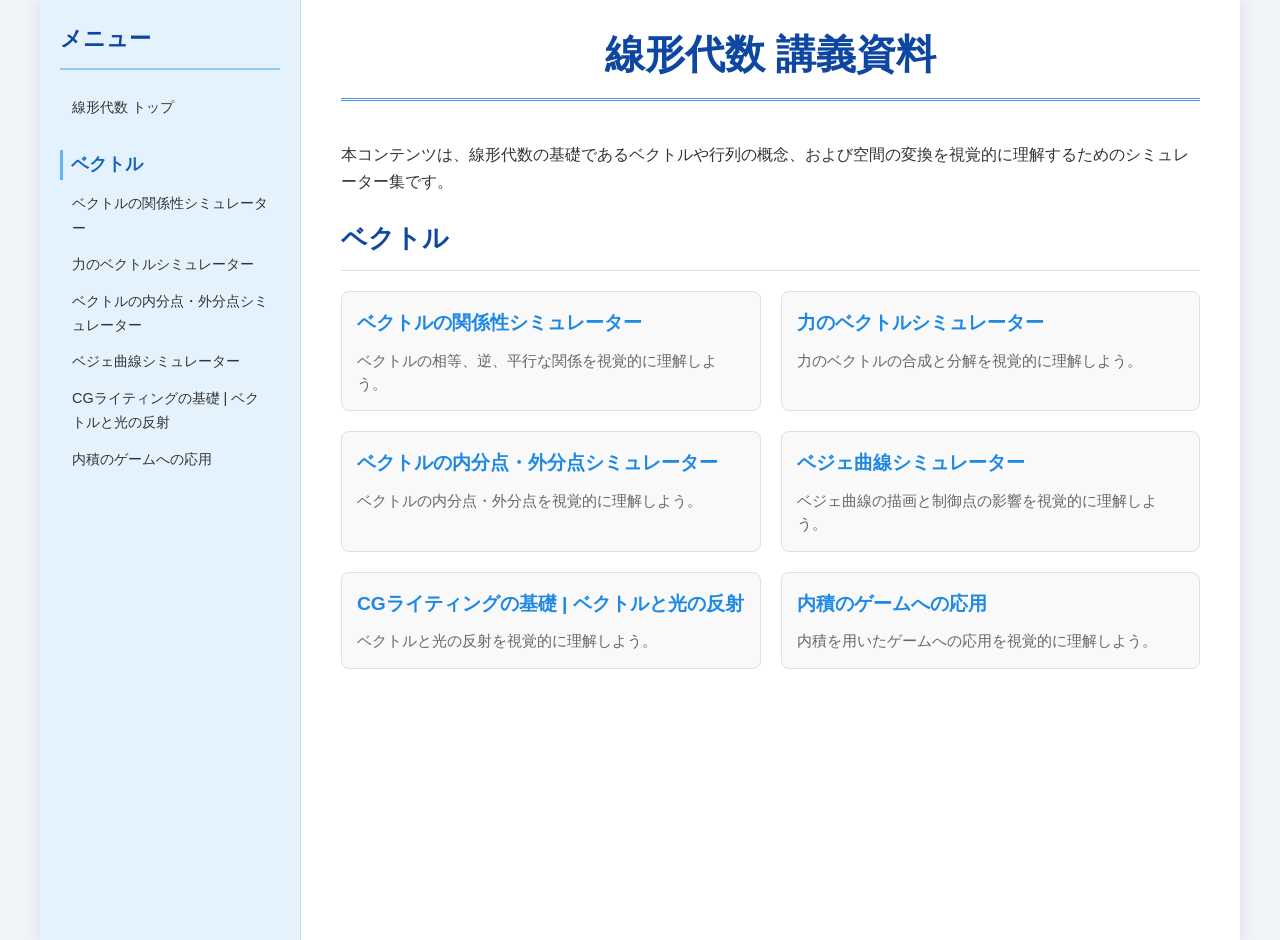
==== index.html @ 27ddd407 "linear2026" ====
<!DOCTYPE html>
<html lang="ja">
<head>
    <meta charset="UTF-8">
    <meta name="viewport" content="width=device-width, initial-scale=1.0">
    <title>線形代数 | 講義資料</title>
    <link rel="stylesheet" href="./common.css">
</head>
<body>
    <div class="page-wrapper">
        <div id="sidebar-placeholder" data-root-path="./"></div>

        <div class="main-content">
            <div class="header">
                <h1>線形代数 講義資料</h1>
            </div>
            <div class="container">
                <p>本コンテンツは、線形代数の基礎であるベクトルや行列の概念、および空間の変換を視覚的に理解するためのシミュレーター集です。</p>

                <section class="category-section">
                    <h2>ベクトル</h2>
                    <div class="link-grid">                      
                            <div class="link-item">
                                <h3><a href="./vector_relation/vector_relation.html">ベクトルの関係性シミュレーター</a></h3>
                                <p>ベクトルの相等、逆、平行な関係を視覚的に理解しよう。</p>
                            </div>
                            <div class="link-item">
                                <h3><a href="./force_vector/force_vector.html">力のベクトルシミュレーター</a></h3>
                                <p>力のベクトルの合成と分解を視覚的に理解しよう。</p>
                            </div>
                            <div class="link-item">
                                <h3><a href="./vector_division/vector_division.html">ベクトルの内分点・外分点シミュレーター</a></h3>
                                <p>ベクトルの内分点・外分点を視覚的に理解しよう。</p>
                            </div>
                            <div class="link-item">
                                <h3><a href="./bezier/bezier.html">ベジェ曲線シミュレーター</a></h3>
                                <p>ベジェ曲線の描画と制御点の影響を視覚的に理解しよう。</p>
                            </div>
                            <div class="link-item">
                                <h3><a href="./cg_reflection/cg_reflection.html">CGライティングの基礎 | ベクトルと光の反射</a></h3>
                                <p>ベクトルと光の反射を視覚的に理解しよう。</p>
                            </div>
                            <div class="link-item">
                                <h3><a href="./game_math/game_math.html">内積のゲームへの応用</a></h3>
                                <p>内積を用いたゲームへの応用を視覚的に理解しよう。</p>
                            </div>
                        </div>
                    </div>
                </section>                
            </div>
        </div>
    </div>
    <script src="./sidebar.js"></script>
</body>
</html>
---- common.css ----
/* --- 全体的なスタイル --- */
body {
    font-family: 'Helvetica Neue', 'Arial', 'Hiragino Sans', 'Meiryo', sans-serif;
    line-height: 1.7;
    color: #333;
    background-color: #f0f4f8;
    margin: 0;
    padding: 0;
}

h1, h2, h3 {
    color: #0d47a1;
}

a {
    color: #1e88e5;
    text-decoration: none;
}

a:hover {
    text-decoration: underline;
}

/* --- 2カラムレイアウト --- */
.page-wrapper {
    display: flex;
    max-width: 1200px;
    margin: 0 auto;
    background-color: #fff;
    box-shadow: 0 0 15px rgba(0,0,0,0.1);
}

/* --- サイドバー --- */
.sidebar {
    width: 220px;
    background-color: #e3f2fd;
    padding: 20px;
    border-right: 1px solid #bbdefb;
    flex-shrink: 0;
    height: 100vh;
    position: sticky;
    top: 0;
    overflow-y: auto;
}

.sidebar h2 {
    font-size: 1.4em;
    border-bottom: 2px solid #90caf9;
    padding-bottom: 10px;
    margin-top: 0;
    color: #0d47a1;
}

/* ▼▼▼ サイドバーのカテゴリ見出し ▼▼▼ */
.sidebar h3 {
    font-size: 1.1em;
    color: #1565c0;
    margin-top: 25px;
    margin-bottom: 5px;
    border-left: 3px solid #64b5f6;
    padding-left: 8px;
}

.sidebar ul {
    list-style: none;
    padding: 0;
    margin: 0;
}

.sidebar li a {
    display: block;
    padding: 6px 12px;
    border-radius: 5px;
    transition: background-color 0.2s;
    color: #333; /* リンク色を少し落ち着かせる */
    text-decoration: none;
    font-size: 0.9em;
}

.sidebar li a:hover {
    background-color: #bbdefb;
    color: #0d47a1;
    text-decoration: none;
}


/* --- メインコンテンツ --- */
.main-content {
    flex-grow: 1;
    padding: 20px 40px;
    min-width: 0;
}

.main-content .header {
    text-align: center;
    border-bottom: 3px double #4a90e2;
    margin-bottom: 40px;
}

.main-content .header h1 {
    font-size: 2.5em;
    margin: 0;
    padding-bottom: 10px;
    color: #0d47a1;
}

main h2 {
    font-size: 1.8em;
    color: #0d47a1;
    border-left: 5px solid #4a90e2;
    padding-left: 10px;
    margin-top: 40px;
}

/* ▼▼▼ トップページ(index.html)用のスタイル ▼▼▼ */
.category-section {
    margin-bottom: 50px;
}

.category-section h2 {
    font-size: 1.6em;
    border-bottom: 1px solid #ddd;
    padding-bottom: 10px;
    margin-bottom: 20px;
}

.link-grid {
    display: grid;
    grid-template-columns: repeat(auto-fill, minmax(300px, 1fr)); /* グリッド表示 */
    gap: 20px;
}

.link-item {
    background-color: #f9f9f9;
    border: 1px solid #e0e0e0;
    border-radius: 8px;
    padding: 15px;
    transition: transform 0.2s, box-shadow 0.2s;
}

.link-item:hover {
    transform: translateY(-3px);
    box-shadow: 0 4px 10px rgba(0,0,0,0.1);
}

.link-item h3 {
    margin-top: 0;
    font-size: 1.2em;
    margin-bottom: 10px;
}

.link-item p {
    font-size: 0.95em;
    color: #666;
    margin: 0;
    line-height: 1.5;
}
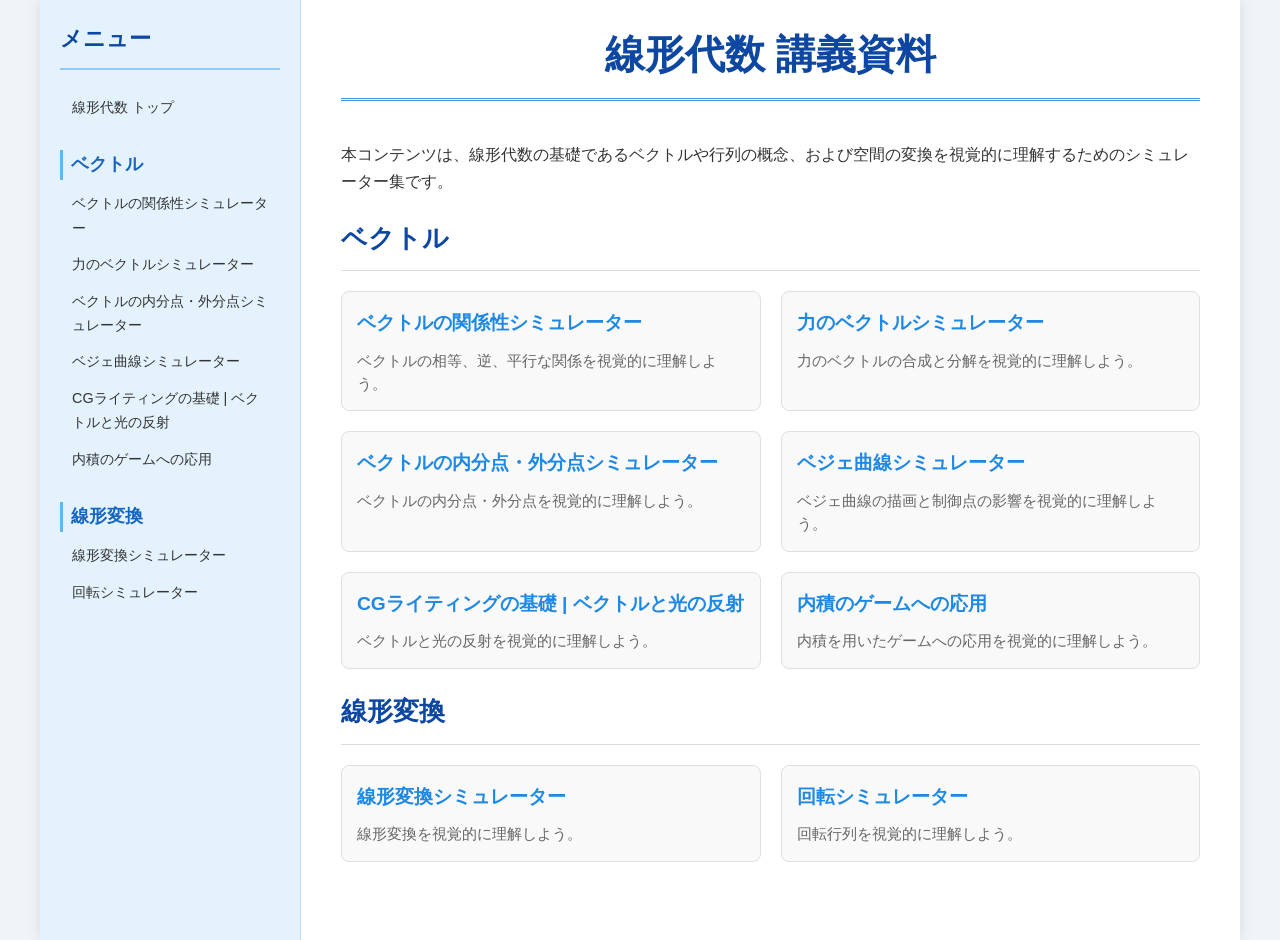
==== commit b2a10315: "線形変換の追加" ====
--- a/index.html
+++ b/index.html
@@ -45,7 +45,17 @@
                                 <p>内積を用いたゲームへの応用を視覚的に理解しよう。</p>
                             </div>
                         </div>
-                    </div>
+                    <h2>線形変換</h2>
+                    <div class="link-grid">                      
+                            <div class="link-item">
+                                <h3><a href="./linear_trans/linear_trans.html">線形変換シミュレーター</a></h3>
+                                <p>線形変換を視覚的に理解しよう。</p>
+                            </div>
+                            <div class="link-item">
+                                <h3><a href="./rotation/rotation.html">回転シミュレーター</a></h3>
+                                <p>回転行列を視覚的に理解しよう。</p>
+                            </div>
+                        </div>
                 </section>                
             </div>
         </div>
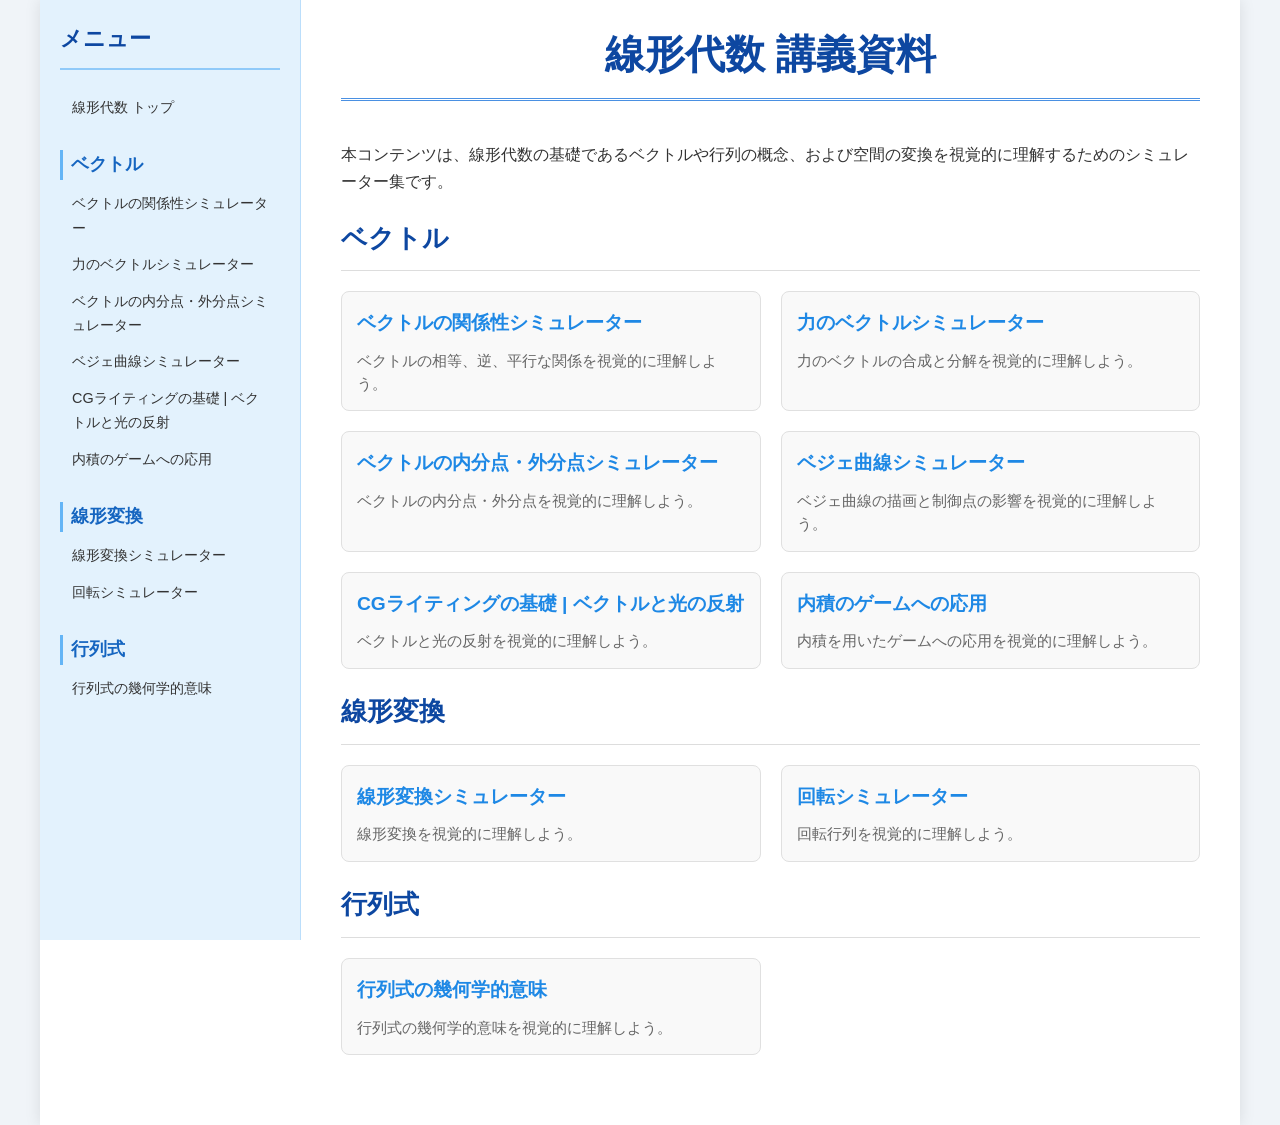
==== commit ea96f0b9: "update" ====
--- a/index.html
+++ b/index.html
@@ -56,6 +56,13 @@
                                 <p>回転行列を視覚的に理解しよう。</p>
                             </div>
                         </div>
+                    <h2>行列式</h2>
+                    <div class="link-grid">
+                            <div class="link-item">
+                                <h3><a href="./determinant_geometry/index.html">行列式の幾何学的意味</a></h3>
+                                <p>行列式の幾何学的意味を視覚的に理解しよう。</p>
+                            </div>
+                        </div>
                 </section>                
             </div>
         </div>
